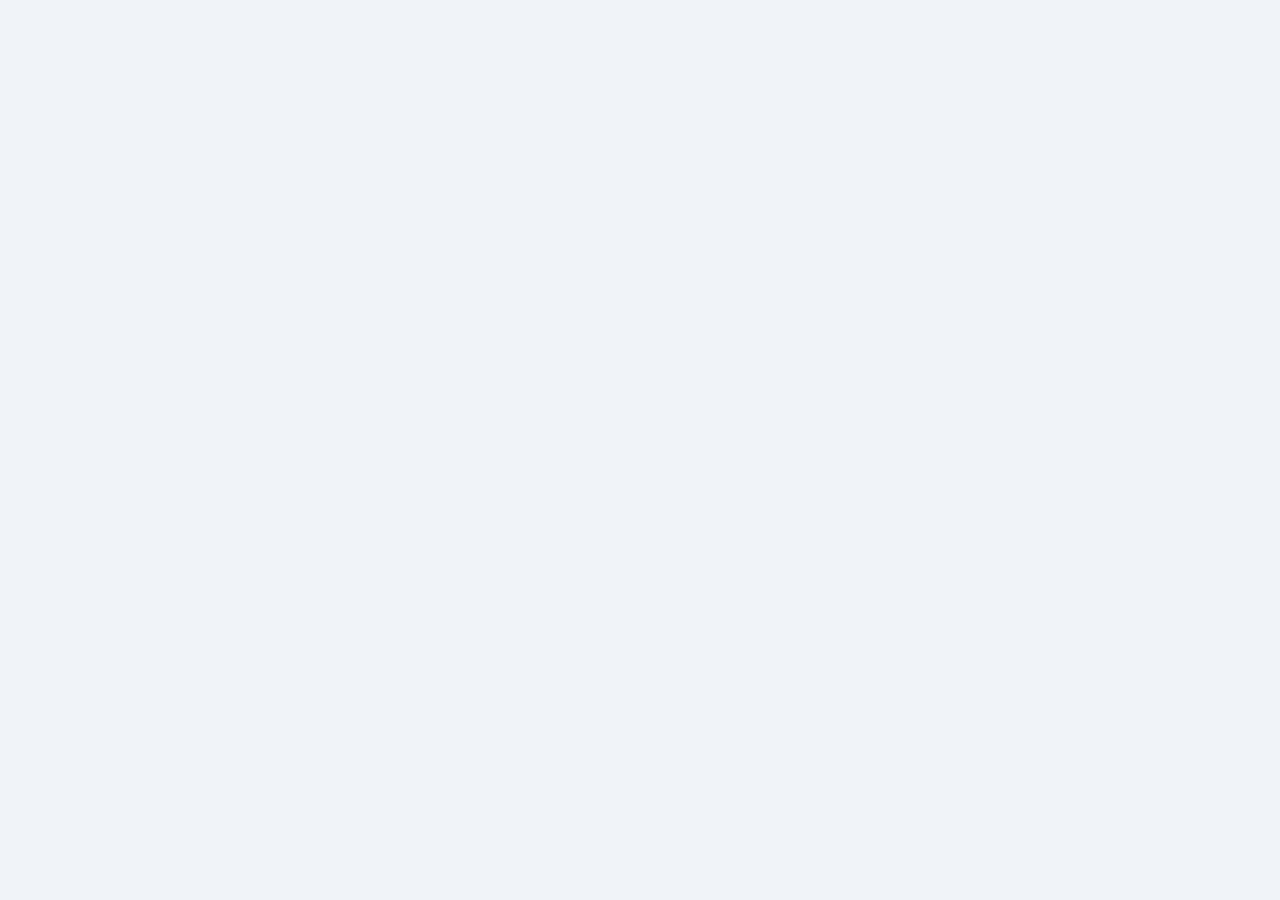
==== index.html @ 65b41323 "Add files via upload" ====
﻿<!DOCTYPE html><html lang="ko"><head>  <meta charset="UTF-8" />  <meta name="viewport" content="width=device-width, initial-scale=1.0"/>  <title>Todo App</title>  <script src="https://unpkg.com/react@18/umd/react.development.js"></script>  <script src="https://unpkg.com/react-dom@18/umd/react-dom.development.js"></script>  <script src="https://unpkg.com/@babel/standalone/babel.min.js"></script>  <script src="https://cdn.tailwindcss.com"></script>  <style>    body { background: #f0f4f8; font-family: 'Segoe UI', sans-serif; }    .modal-bg { background: rgba(0,0,0,0.45); }    input[type="date"]::-webkit-calendar-picker-indicator { cursor: pointer; }    .progress-bar { transition: width 0.4s ease; }    .fade-in { animation: fadeIn 0.2s ease; }    @keyframes fadeIn { from { opacity:0; transform:translateY(8px); } to { opacity:1; transform:translateY(0); } }    .tag-urgent { background:#fee2e2; color:#dc2626; }    .tag-normal { background:#e0f2fe; color:#0284c7; }    .tag-cycle  { background:#f0fdf4; color:#16a34a; }    .tag-repeat { background:#fef9c3; color:#ca8a04; }    .tag-project{ background:#f5f3ff; color:#7c3aed; }  </style></head><body><div id="root"></div><script type="text/babel">const { useState, useEffect, useRef, useCallback } = React;/* ───────── 유틸 ───────── */const today = () => new Date().toISOString().slice(0,10);const diffDays = (a, b) => Math.floor((new Date(a)-new Date(b))/(1000*60*60*24));const diffWeeks = (a, b) => Math.floor(diffDays(a,b)/7);const uuid = () => crypto.randomUUID ? crypto.randomUUID() : Math.random().toString(36).slice(2);function daysLeft(dateStr) {  if (!dateStr) return null;  return diffDays(dateStr, today());}function dueBadge(days) {  if (days === null) return null;  if (days < 0)  return { text: `${Math.abs(days)}일 초과`, cls: 'bg-red-200 text-red-700' };  if (days === 0) return { text: '오늘 마감', cls: 'bg-red-500 text-white' };  if (days <= 3)  return { text: `D-${days}`, cls: 'bg-orange-400 text-white' };  if (days <= 7)  return { text: `D-${days}`, cls: 'bg-yellow-400 text-gray-800' };  return { text: `D-${days}`, cls: 'bg-blue-100 text-blue-700' };}/* ───────── 로컬스토리지 ───────── */const STORAGE_KEY = 'todo_app_v1';function loadData() {  try { return JSON.parse(localStorage.getItem(STORAGE_KEY)) || []; }  catch { return []; }}function saveData(data) {  localStorage.setItem(STORAGE_KEY, JSON.stringify(data));}/* ───────── 주기 할일 상태 계산 ───────── */function cycleStatus(task) {  if (!task.lastDone) return { text: '미완료 기록 없음', level: 'none' };  const elapsed = diffDays(today(), task.lastDone);  const elapsedW = task.cycleUnit === 'week' ? Math.floor(elapsed/7) : null;  const elapsedM = task.cycleUnit === 'month' ? Math.floor(elapsed/30) : null;  const elapsedY = task.cycleUnit === 'year'  ? Math.floor(elapsed/365) : null;  const elapsedDisp = elapsedW !== null ? `${elapsed}일(${elapsedW}주)` :                      elapsedM !== null ? `${elapsed}일(${elapsedM}개월)` :                      elapsedY !== null ? `${elapsed}일(${elapsedY}년)` : `${elapsed}일`;  const minDays = task.cycleUnit === 'week'  ? task.cycleMin * 7  :                  task.cycleUnit === 'month' ? task.cycleMin * 30 :                  task.cycleUnit === 'year'  ? task.cycleMin * 365 : task.cycleMin;  const maxDays = task.cycleUnit === 'week'  ? task.cycleMax * 7  :                  task.cycleUnit === 'month' ? task.cycleMax * 30 :                  task.cycleUnit === 'year'  ? task.cycleMax * 365 : task.cycleMax;  if (elapsed < minDays) return { text: `${elapsedDisp} 경과 (아직 ${minDays-elapsed}일 남음)`, level: 'ok' };  if (elapsed <= maxDays) return { text: `${elapsedDisp} 경과 ✔ 할 때가 됐어요`, level: 'warn' };  return { text: `${elapsedDisp} 경과 ⚠️ 주기 초과!`, level: 'over' };}/* ───────── 반복할일 다음 예정일 계산 ───────── */function nextRepeatDate(task) {  const base = task.repeatBase || today();  const now = new Date(today());  let d = new Date(base);  while (d <= now) {    if (task.repeatUnit === 'day')   d.setDate(d.getDate() + task.repeatInterval);    else if (task.repeatUnit === 'week')  d.setDate(d.getDate() + task.repeatInterval*7);    else if (task.repeatUnit === 'month') d.setMonth(d.getMonth() + task.repeatInterval);    else if (task.repeatUnit === 'year')  d.setFullYear(d.getFullYear() + task.repeatInterval);  }  return d.toISOString().slice(0,10);}function repeatWindowActive(task) {  if (!task.windowStart || !task.windowEnd) return true;  const next = nextRepeatDate(task);  const cycleStart = (() => {    let d = new Date(task.repeatBase || today());    const now = new Date(today());    let prev = new Date(d);    while (d <= now) {      prev = new Date(d);      if (task.repeatUnit === 'day')   d.setDate(d.getDate() + task.repeatInterval);      else if (task.repeatUnit === 'week')  d.setDate(d.getDate() + task.repeatInterval*7);      else if (task.repeatUnit === 'month') d.setMonth(d.getMonth() + task.repeatInterval);      else if (task.repeatUnit === 'year')  d.setFullYear(d.getFullYear() + task.repeatInterval);    }    return prev;  })();  // windowStart/End를 cycleStart 기준 상대 offset(일)으로 저장  const ws = new Date(cycleStart); ws.setDate(ws.getDate() + (task.windowStartOffset||0));  const we = new Date(cycleStart); we.setDate(we.getDate() + (task.windowEndOffset||0));  const t = new Date(today());  return t >= ws && t <= we;}/* ════════════════════════════════════   메인 앱════════════════════════════════════ */function App() {  const [tasks, setTasks] = useState(loadData);  const [modal, setModal] = useState(null); // null | 'add' | 'edit' | 'project-detail'  const [editTarget, setEditTarget] = useState(null);  const [filter, setFilter] = useState('all'); // all | simple | cycle | repeat | project  const [detailTask, setDetailTask] = useState(null);  const [search, setSearch] = useState('');  const fileRef = useRef();  useEffect(() => { saveData(tasks); }, [tasks]);  /* ── CRUD ── */  const addTask = t => setTasks(prev => [...prev, { ...t, id: uuid(), createdAt: today() }]);  const updateTask = t => setTasks(prev => prev.map(x => x.id === t.id ? t : x));  const deleteTask = id => setTasks(prev => prev.filter(x => x.id !== id));  const completeTask = (id) => setTasks(prev => prev.map(x => {    if (x.id !== id) return x;    if (x.type === 'cycle') return { ...x, lastDone: today() };    if (x.type === 'repeat') return { ...x, lastDone: today() };    return { ...x, done: true, doneAt: today() };  }));  const toggleSubTask = (taskId, subId) => setTasks(prev => prev.map(task => {    if (task.id !== taskId) return task;    const subs = task.subTasks.map(s => s.id === subId ? { ...s, done: !s.done } : s);    const allDone = subs.every(s => s.done);    return { ...task, subTasks: subs, done: allDone, doneAt: allDone ? today() : null };  }));  /* ── 백업 / 복원 ── */  const backup = () => {    const blob = new Blob([JSON.stringify(tasks, null, 2)], { type: 'application/json' });    const a = document.createElement('a');    a.href = URL.createObjectURL(blob);    a.download = `todo_backup_${today()}.json`;    a.click();  };  const restore = (e) => {    const file = e.target.files[0];    if (!file) return;    const reader = new FileReader();    reader.onload = ev => {      try {        const data = JSON.parse(ev.target.result);        if (Array.isArray(data)) { setTasks(data); alert('복원 완료!'); }        else alert('올바른 백업 파일이 아닙니다.');      } catch { alert('파일 읽기 오류'); }    };    reader.readAsText(file);    e.target.value = '';  };  /* ── 정렬/필터 ── */  const sorted = [...tasks]    .filter(t => {      if (filter !== 'all' && t.type !== filter) return false;      if (search && !t.title.includes(search)) return false;      return true;    })    .sort((a, b) => {      const getDeadline = t => {        if (t.type === 'simple') return t.endDate || null;        if (t.type === 'repeat') return nextRepeatDate(t);        return null;      };      const da = getDeadline(a), db = getDeadline(b);      if (da && db) return da < db ? -1 : 1;      if (da) return -1;      if (db) return 1;      return 0;    });  const openEdit = (task) => { setEditTarget(task); setModal('edit'); };  const openDetail = (task) => { setDetailTask(task); setModal('project-detail'); };  return (    <div className="min-h-screen pb-20">      {/* 헤더 */}      <div className="bg-gradient-to-r from-indigo-600 to-purple-600 text-white px-4 py-5 shadow-lg">        <div className="max-w-2xl mx-auto">          <div className="flex items-center justify-between mb-3">            <h1 className="text-2xl font-bold tracking-tight">📋 My Todo</h1>            <div className="flex gap-2">              <button onClick={backup}                className="text-xs bg-white/20 hover:bg-white/30 px-3 py-1.5 rounded-full transition">                💾 백업              </button>              <button onClick={() => fileRef.current.click()}                className="text-xs bg-white/20 hover:bg-white/30 px-3 py-1.5 rounded-full transition">                📂 복원              </button>              <input ref={fileRef} type="file" accept=".json" className="hidden" onChange={restore}/>            </div>          </div>          <input value={search} onChange={e => setSearch(e.target.value)}            placeholder="🔍 검색..."            className="w-full rounded-xl px-4 py-2 text-gray-800 text-sm outline-none shadow"/>        </div>      </div>      {/* 필터 탭 */}      <div className="max-w-2xl mx-auto px-4 mt-4">        <div className="flex gap-2 overflow-x-auto pb-1 scrollbar-hide">          {[            ['all','전체'],['simple','일반'],['cycle','주기'],['repeat','반복'],['project','프로젝트']          ].map(([v,l]) => (            <button key={v} onClick={() => setFilter(v)}              className={`flex-shrink-0 px-4 py-1.5 rounded-full text-sm font-medium transition                ${filter===v ? 'bg-indigo-600 text-white shadow' : 'bg-white text-gray-600 hover:bg-indigo-50'}`}>              {l}            </button>          ))}        </div>      </div>      {/* 할일 목록 */}      <div className="max-w-2xl mx-auto px-4 mt-4 space-y-3">        {sorted.length === 0 && (          <div className="text-center text-gray-400 py-16 text-sm">할일이 없어요 🎉</div>        )}        {sorted.map(task => (          <TaskCard key={task.id} task={task}            onComplete={() => completeTask(task.id)}            onEdit={() => openEdit(task)}            onDelete={() => deleteTask(task.id)}            onDetail={() => openDetail(task)}            onToggleSub={(sid) => toggleSubTask(task.id, sid)}          />        ))}      </div>      {/* FAB */}      <button onClick={() => { setEditTarget(null); setModal('add'); }}        className="fixed bottom-6 right-6 w-14 h-14 rounded-full bg-indigo-600 hover:bg-indigo-700          text-white text-3xl shadow-xl flex items-center justify-center transition z-50">        +      </button>      {/* 모달 */}      {(modal === 'add' || modal === 'edit') && (        <TaskModal          task={editTarget}          onSave={t => { editTarget ? updateTask(t) : addTask(t); setModal(null); }}          onClose={() => setModal(null)}        />      )}      {modal === 'project-detail' && detailTask && (        <ProjectDetailModal          task={detailTask}          onClose={() => setModal(null)}          onToggleSub={(sid) => toggleSubTask(detailTask.id, sid)}          onUpdate={t => { updateTask(t); setDetailTask(t); }}        />      )}    </div>  );}/* ════════════════════════════════════   TaskCard════════════════════════════════════ */function TaskCard({ task, onComplete, onEdit, onDelete, onDetail, onToggleSub }) {  const [expanded, setExpanded] = useState(false);  const typeLabel = { simple:'일반', cycle:'주기', repeat:'반복', project:'프로젝트' };  const typeClass = { simple:'tag-normal', cycle:'tag-cycle', repeat:'tag-repeat', project:'tag-project' };  const isDone = task.done;  /* 마감일 배지 */  let deadlineDays = null;  if (task.type === 'simple' && task.endDate) deadlineDays = daysLeft(task.endDate);  if (task.type === 'repeat') deadlineDays = daysLeft(nextRepeatDate(task));  const badge = dueBadge(deadlineDays);  /* 주기 상태 */  const cycle = task.type === 'cycle' ? cycleStatus(task) : null;  const cycleColor = { ok:'text-green-600', warn:'text-yellow-600', over:'text-red-600', none:'text-gray-400' };  /* 프로젝트 진행률 */  const subTotal = task.subTasks?.length || 0;  const subDone  = task.subTasks?.filter(s=>s.done).length || 0;  const pct = subTotal ? Math.round(subDone/subTotal*100) : 0;  return (    <div className={`bg-white rounded-2xl shadow-sm border fade-in      ${isDone ? 'opacity-50' : ''}      ${badge && deadlineDays !== null && deadlineDays <= 0 ? 'border-red-300' :        badge && deadlineDays !== null && deadlineDays <= 3 ? 'border-orange-200' : 'border-gray-100'}`}>      <div className="p-4">        <div className="flex items-start gap-3">          {/* 완료 버튼 */}          {task.type !== 'project' && (            <button onClick={onComplete}              className={`mt-0.5 w-6 h-6 rounded-full border-2 flex-shrink-0 flex items-center justify-center transition                ${isDone ? 'bg-indigo-500 border-indigo-500 text-white' : 'border-gray-300 hover:border-indigo-400'}`}>              {isDone && <span className="text-xs">✓</span>}            </button>          )}          {task.type === 'project' && (            <button onClick={() => setExpanded(e=>!e)}              className="mt-0.5 w-6 h-6 rounded-full border-2 border-purple-400 flex-shrink-0                flex items-center justify-center text-purple-500 text-xs hover:bg-purple-50 transition">              {expanded ? '▲' : '▼'}            </button>          )}          <div className="flex-1 min-w-0">            <div className="flex items-center gap-2 flex-wrap">              <span className={`text-xs px-2 py-0.5 rounded-full font-medium ${typeClass[task.type]}`}>                {typeLabel[task.type]}              </span>              <span className={`font-semibold text-gray-800 ${isDone ? 'line-through text-gray-400' : ''}`}>                {task.title}              </span>              {badge && (                <span className={`text-xs px-2 py-0.5 rounded-full font-bold ${badge.cls}`}>                  {badge.text}                </span>              )}            </div>            {/* 부가 정보 */}            <div className="mt-1 text-xs text-gray-500 space-y-0.5">              {task.type === 'simple' && task.startDate && (                <div>📅 {task.startDate} ~ {task.endDate || '?'}</div>              )}              {task.type === 'cycle' && cycle && (                <div className={cycleColor[cycle.level]}>                  🔄 주기 {task.cycleMin}{task.cycleUnit==='week'?'주':task.cycleUnit==='month'?'개월':'년'}                  {task.cycleMin !== task.cycleMax ? `~${task.cycleMax}${task.cycleUnit==='week'?'주':task.cycleUnit==='month'?'개월':'년'}` : ''} | {cycle.text}                </div>              )}              {task.type === 'repeat' && (                <div>🔁 {task.repeatInterval}{task.repeatUnit==='day'?'일':task.repeatUnit==='week'?'주':task.repeatUnit==='month'?'개월':'년'}마다 | 다음 {nextRepeatDate(task)}</div>              )}              {task.type === 'project' && (                <div className="mt-2">                  <div className="flex items-center justify-between mb-1">                    <span className="text-purple-600 font-medium">진행률 {subDone}/{subTotal}</span>                    <span className="text-purple-600 font-bold">{pct}%</span>                  </div>                  <div className="w-full bg-gray-100 rounded-full h-2">                    <div className="progress-bar bg-purple-500 h-2 rounded-full" style={{width:`${pct}%`}}/>                  </div>                  {task.endDate && (                    <div className="mt-1">📅 마감 {task.endDate}</div>                  )}                </div>              )}              {task.note && <div className="text-gray-400">📝 {task.note}</div>}            </div>            {/* 프로젝트 하위 할일 */}            {task.type === 'project' && expanded && (              <div className="mt-3 space-y-2 pl-1">                {(task.subTasks||[]).map(s => (                  <div key={s.id} className="flex items-center gap-2 text-sm">                    <button onClick={() => onToggleSub(s.id)}                      className={`w-5 h-5 rounded border-2 flex-shrink-0 flex items-center justify-center transition                        ${s.done ? 'bg-purple-500 border-purple-500 text-white' : 'border-gray-300 hover:border-purple-400'}`}>                      {s.done && <span className="text-xs">✓</span>}                    </button>                    <span className={s.done ? 'line-through text-gray-400' : 'text-gray-700'}>{s.title}</span>                    {s.endDate && (() => {                      const b = dueBadge(daysLeft(s.endDate));                      return b ? <span className={`text-xs px-1.5 py-0.5 rounded-full ${b.cls}`}>{b.text}</span> : null;                    })()}                  </div>                ))}                <button onClick={onDetail}                  className="text-xs text-purple-500 hover:underline mt-1">                  + 하위할일 편집                </button>              </div>            )}          </div>          {/* 액션 버튼 */}          <div className="flex gap-1 flex-shrink-0">            <button onClick={onEdit}              className="text-gray-400 hover:text-indigo-500 text-sm p-1 rounded transition">✏️</button>            <button onClick={onDelete}              className="text-gray-400 hover:text-red-500 text-sm p-1 rounded transition">🗑️</button>          </div>        </div>      </div>    </div>  );}/* ════════════════════════════════════   TaskModal (추가/편집)════════════════════════════════════ */function TaskModal({ task, onSave, onClose }) {  const isEdit = !!task;  const [type, setType] = useState(task?.type || 'simple');  const [title, setTitle] = useState(task?.title || '');  const [startDate, setStartDate] = useState(task?.startDate || '');  const [endDate, setEndDate] = useState(task?.endDate || '');  const [note, setNote] = useState(task?.note || '');  // 주기 할일  const [cycleMin, setCycleMin] = useState(task?.cycleMin || 2);  const [cycleMax, setCycleMax] = useState(task?.cycleMax || 4);  const [cycleUnit, setCycleUnit] = useState(task?.cycleUnit || 'week');  const [lastDone, setLastDone] = useState(task?.lastDone || '');  // 반복 할일  const [repeatInterval, setRepeatInterval] = useState(task?.repeatInterval || 1);  const [repeatUnit, setRepeatUnit] = useState(task?.repeatUnit || 'month');  const [repeatBase, setRepeatBase] = useState(task?.repeatBase || today());  const [hasWindow, setHasWindow] = useState(!!(task?.windowStartOffset !== undefined && task?.windowEndOffset !== undefined));  const [windowStartOffset, setWindowStartOffset] = useState(task?.windowStartOffset ?? 0);  const [windowEndOffset, setWindowEndOffset] = useState(task?.windowEndOffset ?? 30);  // 프로젝트  const [subTasks, setSubTasks] = useState(task?.subTasks || []);  const [newSub, setNewSub] = useState('');  const [newSubEnd, setNewSubEnd] = useState('');  const handleSave = () => {    if (!title.trim()) { alert('제목을 입력하세요'); return; }    const base = { id: task?.id, title: title.trim(), type, note, done: task?.done||false, doneAt: task?.doneAt||null, createdAt: task?.createdAt };    let extra = {};    if (type === 'simple') extra = { startDate, endDate };    if (type === 'cycle')  extra = { cycleMin: +cycleMin, cycleMax: +cycleMax, cycleUnit, lastDone };    if (type === 'repeat') extra = { repeatInterval: +repeatInterval, repeatUnit, repeatBase,      ...(hasWindow ? { windowStartOffset: +windowStartOffset, windowEndOffset: +windowEndOffset } : {}) };    if (type === 'project') extra = { startDate, endDate, subTasks };    onSave({ ...base, ...extra });  };  const addSub = () => {    if (!newSub.trim()) return;    setSubTasks(s => [...s, { id: uuid(), title: newSub.trim(), done: false, endDate: newSubEnd }]);    setNewSub(''); setNewSubEnd('');  };  const removeSub = id => setSubTasks(s => s.filter(x => x.id !== id));  const unitLabel = u => u==='day'?'일':u==='week'?'주':u==='month'?'개월':'년';  return (    <div className="fixed inset-0 modal-bg flex items-end sm:items-center justify-center z-50 p-4">      <div className="bg-white w-full max-w-lg rounded-2xl shadow-2xl max-h-[90vh] overflow-y-auto fade-in">        <div className="sticky top-0 bg-white px-5 py-4 border-b flex items-center justify-between rounded-t-2xl">          <h2 className="text-lg font-bold text-gray-800">{isEdit ? '할일 편집' : '할일 추가'}</h2>          <button onClick={onClose} className="text-gray-400 hover:text-gray-600 text-2xl leading-none">×</button>        </div>        <div className="px-5 py-4 space-y-4">          {/* 유형 선택 */}          <div>            <label className="text-xs font-semibold text-gray-500 mb-2 block">유형</label>            <div className="grid grid-cols-4 gap-2">              {[['simple','일반 📝'],['cycle','주기 🔄'],['repeat','반복 🔁'],['project','프로젝트 📁']].map(([v,l]) => (                <button key={v} onClick={() => setType(v)}                  className={`py-2 rounded-xl text-sm font-medium transition                    ${type===v ? 'bg-indigo-600 text-white shadow' : 'bg-gray-100 text-gray-600 hover:bg-indigo-50'}`}>                  {l}                </button>              ))}            </div>          </div>          {/* 제목 */}          <div>            <label className="text-xs font-semibold text-gray-500 mb-1 block">제목 *</label>            <input value={title} onChange={e => setTitle(e.target.value)}              placeholder="할일을 입력하세요"              className="w-full border border-gray-200 rounded-xl px-4 py-2.5 text-sm outline-none focus:border-indigo-400 focus:ring-2 focus:ring-indigo-100"/>          </div>          {/* 일반 할일 */}          {type === 'simple' && (            <div className="grid grid-cols-2 gap-3">              <div>                <label className="text-xs font-semibold text-gray-500 mb-1 block">시작일</label>                <input type="date" value={startDate} onChange={e=>setStartDate(e.target.value)}                  className="w-full border border-gray-200 rounded-xl px-3 py-2 text-sm outline-none focus:border-indigo-400"/>              </div>              <div>                <label className="text-xs font-semibold text-gray-500 mb-1 block">종료일</label>                <input type="date" value={endDate} onChange={e=>setEndDate(e.target.value)}                  className="w-full border border-gray-200 rounded-xl px-3 py-2 text-sm outline-none focus:border-indigo-400"/>              </div>            </div>          )}          {/* 주기 할일 */}          {type === 'cycle' && (            <div className="space-y-3">              <div>                <label className="text-xs font-semibold text-gray-500 mb-1 block">주기 단위</label>                <select value={cycleUnit} onChange={e=>setCycleUnit(e.target.value)}                  className="w-full border border-gray-200 rounded-xl px-3 py-2 text-sm outline-none focus:border-indigo-400">                  <option value="week">주</option>                  <option value="month">개월</option>                  <option value="year">년</option>                </select>              </div>              <div className="grid grid-cols-2 gap-3">                <div>                  <label className="text-xs font-semibold text-gray-500 mb-1 block">최소 주기</label>                  <div className="flex items-center gap-2">                    <input type="number" min="1" value={cycleMin} onChange={e=>setCycleMin(e.target.value)}                      className="w-full border border-gray-200 rounded-xl px-3 py-2 text-sm outline-none focus:border-indigo-400"/>                    <span className="text-sm text-gray-500 flex-shrink-0">{unitLabel(cycleUnit)}</span>                  </div>                </div>                <div>                  <label className="text-xs font-semibold text-gray-500 mb-1 block">최대 주기</label>                  <div className="flex items-center gap-2">                    <input type="number" min="1" value={cycleMax} onChange={e=>setCycleMax(e.target.value)}                      className="w-full border border-gray-200 rounded-xl px-3 py-2 text-sm outline-none focus:border-indigo-400"/>                    <span className="text-sm text-gray-500 flex-shrink-0">{unitLabel(cycleUnit)}</span>                  </div>                </div>              </div>              <div>                <label className="text-xs font-semibold text-gray-500 mb-1 block">마지막 완료일</label>                <input type="date" value={lastDone} onChange={e=>setLastDone(e.target.value)}                  className="w-full border border-gray-200 rounded-xl px-3 py-2 text-sm outline-none focus:border-indigo-400"/>              </div>            </div>          )}          {/* 반복 할일 */}          {type === 'repeat' && (            <div className="space-y-3">              <div className="grid grid-cols-2 gap-3">                <div>                  <label className="text-xs font-semibold text-gray-500 mb-1 block">반복 간격</label>                  <input type="number" min="1" value={repeatInterval} onChange={e=>setRepeatInterval(e.target.value)}                    className="w-full border border-gray-200 rounded-xl px-3 py-2 text-sm outline-none focus:border-indigo-400"/>                </div>                <div>                  <label className="text-xs font-semibold text-gray-500 mb-1 block">단위</label>                  <select value={repeatUnit} onChange={e=>setRepeatUnit(e.target.value)}                    className="w-full border border-gray-200 rounded-xl px-3 py-2 text-sm outline-none focus:border-indigo-400">                    <option value="day">일</option>                    <option value="week">주</option>                    <option value="month">개월</option>                    <option value="year">년</option>                  </select>                </div>              </div>              <div>                <label className="text-xs font-semibold text-gray-500 mb-1 block">기준 시작일</label>                <input type="date" value={repeatBase} onChange={e=>setRepeatBase(e.target.value)}                  className="w-full border border-gray-200 rounded-xl px-3 py-2 text-sm outline-none focus:border-indigo-400"/>              </div>              <div>                <label className="flex items-center gap-2 cursor-pointer">                  <input type="checkbox" checked={hasWindow} onChange={e=>setHasWindow(e.target.checked)}                    className="rounded"/>                  <span className="text-sm font-semibold text-gray-600">수행 기간(윈도우) 설정</span>                </label>                {hasWindow && (                  <div className="grid grid-cols-2 gap-3 mt-2">                    <div>                      <label className="text-xs text-gray-500 mb-1 block">시작 (주기 시작 후 +일)</label>                      <input type="number" min="0" value={windowStartOffset} onChange={e=>setWindowStartOffset(e.target.value)}                        className="w-full border border-gray-200 rounded-xl px-3 py-2 text-sm outline-none focus:border-indigo-400"/>                    </div>                    <div>                      <label className="text-xs text-gray-500 mb-1 block">종료 (주기 시작 후 +일)</label>                      <input type="number" min="0" value={windowEndOffset} onChange={e=>setWindowEndOffset(e.target.value)}                        className="w-full border border-gray-200 rounded-xl px-3 py-2 text-sm outline-none focus:border-indigo-400"/>                    </div>                  </div>                )}              </div>            </div>          )}          {/* 프로젝트 */}          {type === 'project' && (            <div className="space-y-3">              <div className="grid grid-cols-2 gap-3">                <div>                  <label className="text-xs font-semibold text-gray-500 mb-1 block">시작일</label>                  <input type="date" value={startDate} onChange={e=>setStartDate(e.target.value)}                    className="w-full border border-gray-200 rounded-xl px-3 py-2 text-sm outline-none focus:border-indigo-400"/>                </div>                <div>                  <label className="text-xs font-semibold text-gray-500 mb-1 block">마감일</label>                  <input type="date" value={endDate} onChange={e=>setEndDate(e.target.value)}                    className="w-full border border-gray-200 rounded-xl px-3 py-2 text-sm outline-none focus:border-indigo-400"/>                </div>              </div>              <div>                <label className="text-xs font-semibold text-gray-500 mb-2 block">하위 할일</label>                <div className="space-y-2 mb-2">                  {subTasks.map(s => (                    <div key={s.id} className="flex items-center gap-2 bg-gray-50 rounded-xl px-3 py-2">                      <span className="flex-1 text-sm text-gray-700">{s.title}</span>                      {s.endDate && <span className="text-xs text-gray-400">{s.endDate}</span>}                      <button onClick={() => removeSub(s.id)} className="text-red-400 hover:text-red-600 text-xs">✕</button>                    </div>                  ))}                </div>                <div className="flex gap-2">                  <input value={newSub} onChange={e=>setNewSub(e.target.value)}                    onKeyDown={e => e.key==='Enter' && addSub()}                    placeholder="하위 할일 입력"                    className="flex-1 border border-gray-200 rounded-xl px-3 py-2 text-sm outline-none focus:border-indigo-400"/>                  <input type="date" value={newSubEnd} onChange={e=>setNewSubEnd(e.target.value)}                    className="border border-gray-200 rounded-xl px-2 py-2 text-sm outline-none focus:border-indigo-400 w-36"/>                  <button onClick={addSub}                    className="bg-indigo-600 text-white px-3 py-2 rounded-xl text-sm hover:bg-indigo-700 transition">                    +                  </button>                </div>              </div>            </div>          )}          {/* 메모 */}          <div>            <label className="text-xs font-semibold text-gray-500 mb-1 block">메모</label>            <input value={note} onChange={e=>setNote(e.target.value)}              placeholder="메모 (선택)"              className="w-full border border-gray-200 rounded-xl px-4 py-2.5 text-sm outline-none focus:border-indigo-400"/>          </div>        </div>        <div className="px-5 pb-5 flex gap-3">          <button onClick={onClose}            className="flex-1 py-3 rounded-xl border border-gray-200 text-gray-600 font-semibold hover:bg-gray-50 transition">            취소          </button>          <button onClick={handleSave}            className="flex-1 py-3 rounded-xl bg-indigo-600 text-white font-semibold hover:bg-indigo-700 transition shadow">            {isEdit ? '저장' : '추가'}          </button>        </div>      </div>    </div>  );}/* ════════════════════════════════════   ProjectDetailModal════════════════════════════════════ */function ProjectDetailModal({ task, onClose, onToggleSub, onUpdate }) {  const [newSub, setNewSub] = useState('');  const [newSubEnd, setNewSubEnd] = useState('');  const addSub = () => {    if (!newSub.trim()) return;    const updated = { ...task, subTasks: [...(task.subTasks||[]), { id: uuid(), title: newSub.trim(), done: false, endDate: newSubEnd }] };    onUpdate(updated);    setNewSub(''); setNewSubEnd('');  };  const removeSub = (id) => {    const updated = { ...task, subTasks: task.subTasks.filter(s => s.id !== id) };    onUpdate(updated);  };  const subTotal = task.subTasks?.length || 0;  const subDone  = task.subTasks?.filter(s=>s.done).length || 0;  const pct = subTotal ? Math.round(subDone/subTotal*100) : 0;  return (    <div className="fixed inset-0 modal-bg flex items-end sm:items-center justify-center z-50 p-4">      <div className="bg-white w-full max-w-lg rounded-2xl shadow-2xl max-h-[90vh] overflow-y-auto fade-in">        <div className="sticky top-0 bg-white px-5 py-4 border-b flex items-center justify-between rounded-t-2xl">          <div>            <h2 className="text-lg font-bold text-gray-800">📁 {task.title}</h2>            <p className="text-xs text-gray-400">{task.startDate||''} {task.endDate ? `~ ${task.endDate}` : ''}</p>          </div>          <button onClick={onClose} className="text-gray-400 hover:text-gray-600 text-2xl leading-none">×</button>        </div>        <div className="px-5 py-4">          {/* 진행률 */}          <div className="mb-4">            <div className="flex justify-between text-sm mb-1">              <span className="text-purple-600 font-semibold">진행률</span>              <span className="text-purple-600 font-bold">{subDone}/{subTotal} ({pct}%)</span>            </div>            <div className="w-full bg-gray-100 rounded-full h-3">              <div className="progress-bar bg-purple-500 h-3 rounded-full" style={{width:`${pct}%`}}/>            </div>          </div>          {/* 하위 할일 목록 */}          <div className="space-y-2 mb-4">            {(task.subTasks||[]).map(s => {              const b = s.endDate ? dueBadge(daysLeft(s.endDate)) : null;              return (                <div key={s.id} className={`flex items-center gap-3 p-3 rounded-xl border transition                  ${s.done ? 'bg-gray-50 border-gray-100' : 'bg-white border-gray-200'}`}>                  <button onClick={() => onToggleSub(s.id)}                    className={`w-6 h-6 rounded-full border-2 flex-shrink-0 flex items-center justify-center transition                      ${s.done ? 'bg-purple-500 border-purple-500 text-white' : 'border-gray-300 hover:border-purple-400'}`}>                    {s.done && <span className="text-xs">✓</span>}                  </button>                  <span className={`flex-1 text-sm ${s.done ? 'line-through text-gray-400' : 'text-gray-700'}`}>{s.title}</span>                  {b && <span className={`text-xs px-2 py-0.5 rounded-full ${b.cls}`}>{b.text}</span>}                  <button onClick={() => removeSub(s.id)} className="text-red-300 hover:text-red-500 text-xs">✕</button>                </div>              );            })}          </div>          {/* 하위 할일 추가 */}          <div className="flex gap-2">            <input value={newSub} onChange={e=>setNewSub(e.target.value)}              onKeyDown={e => e.key==='Enter' && addSub()}              placeholder="하위 할일 추가"              className="flex-1 border border-gray-200 rounded-xl px-3 py-2 text-sm outline-none focus:border-purple-400"/>            <input type="date" value={newSubEnd} onChange={e=>setNewSubEnd(e.target.value)}              className="border border-gray-200 rounded-xl px-2 py-2 text-sm outline-none focus:border-purple-400 w-36"/>            <button onClick={addSub}              className="bg-purple-600 text-white px-3 py-2 rounded-xl text-sm hover:bg-purple-700 transition">+</button>          </div>        </div>        <div className="px-5 pb-5">          <button onClick={onClose}            className="w-full py-3 rounded-xl bg-purple-600 text-white font-semibold hover:bg-purple-700 transition shadow">            닫기          </button>        </div>      </div>    </div>  );}ReactDOM.createRoot(document.getElementById('root')).render(<App/>);</script></body></html>
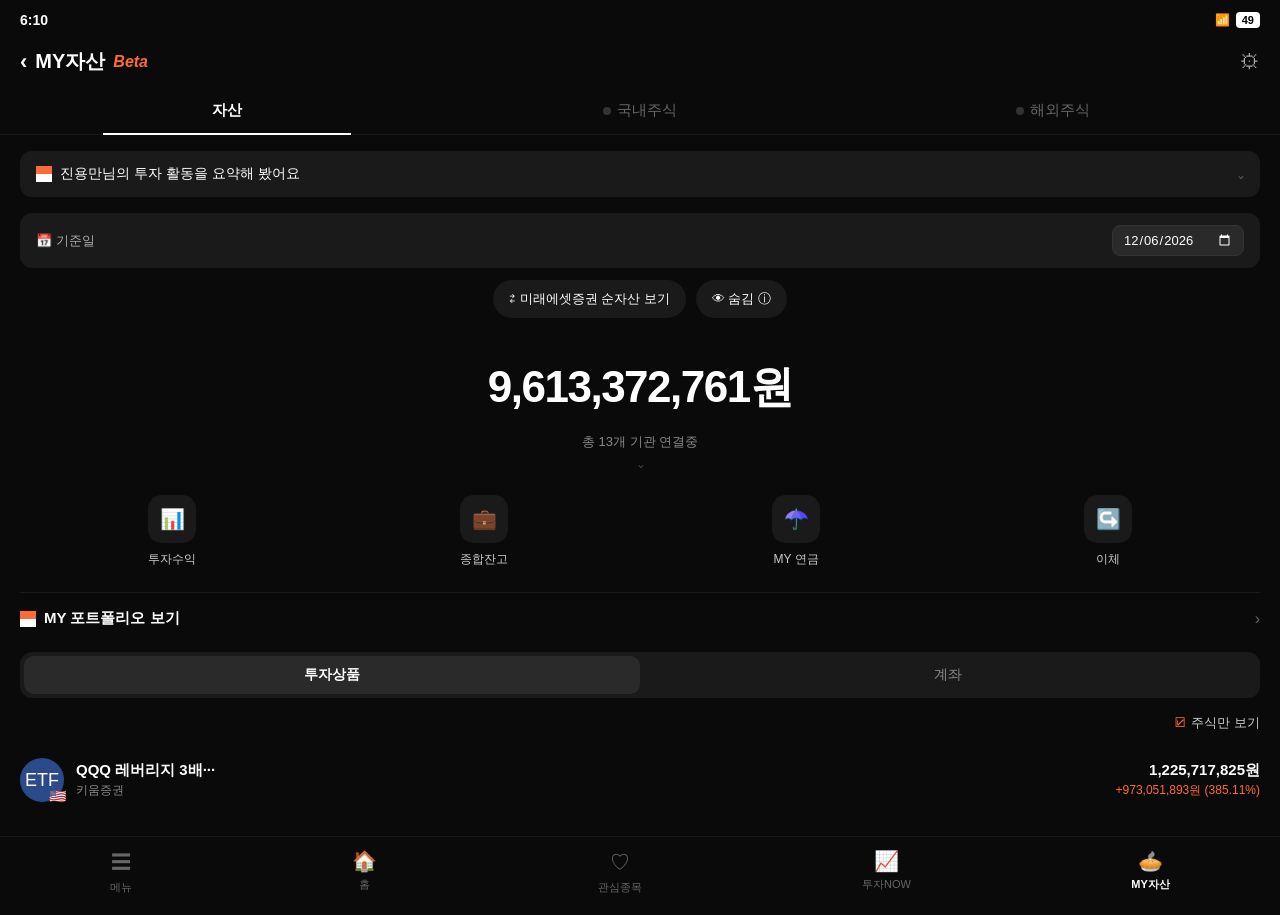
==== commit 6b7ef839: "Add files via upload" ====
--- a/index.html
+++ b/index.html
@@ -1,757 +1,729 @@
 ﻿<!DOCTYPE html> <html lang="ko"> <head>-  <meta charset="UTF-8" />-  <meta name="viewport" content="width=device-width, initial-scale=1.0"/>-  <title>Todo App</title>-  <script src="https://unpkg.com/react@18/umd/react.development.js"></script>-  <script src="https://unpkg.com/react-dom@18/umd/react-dom.development.js"></script>-  <script src="https://unpkg.com/@babel/standalone/babel.min.js"></script>-  <script src="https://cdn.tailwindcss.com"></script>-  <style>-    body { background: #f0f4f8; font-family: 'Segoe UI', sans-serif; }-    .modal-bg { background: rgba(0,0,0,0.45); }-    input[type="date"]::-webkit-calendar-picker-indicator { cursor: pointer; }-    .progress-bar { transition: width 0.4s ease; }-    .fade-in { animation: fadeIn 0.2s ease; }-    @keyframes fadeIn { from { opacity:0; transform:translateY(8px); } to { opacity:1; transform:translateY(0); } }-    .tag-urgent { background:#fee2e2; color:#dc2626; }-    .tag-normal { background:#e0f2fe; color:#0284c7; }-    .tag-cycle  { background:#f0fdf4; color:#16a34a; }-    .tag-repeat { background:#fef9c3; color:#ca8a04; }-    .tag-project{ background:#f5f3ff; color:#7c3aed; }-  </style>+<meta charset="UTF-8">+<meta name="viewport" content="width=device-width, initial-scale=1.0, maximum-scale=1.0, user-scalable=no">+<title>MY 자산 Beta</title>+<link rel="manifest" href="manifest.json">+<link rel="icon" type="image/png" href="ms.png">+<link rel="apple-touch-icon" href="ms.png">+<meta name="theme-color" content="#0a0a0a">++<style>+  * { margin: 0; padding: 0; box-sizing: border-box; -webkit-tap-highlight-color: transparent; }+  html, body {+    background: #0a0a0a;+    color: #fff;+    font-family: -apple-system, BlinkMacSystemFont, 'Apple SD Gothic Neo', 'Segoe UI', sans-serif;+    min-height: 100vh;+    overflow-x: hidden;+    overscroll-behavior-y: contain;+  }+  body { position: relative; }++  /* Pull to refresh indicator */+  .pull-indicator {+    position: fixed;+    top: 0;+    left: 50%;+    transform: translateX(-50%) translateY(-60px);+    width: 50px;+    height: 50px;+    background: rgba(255,255,255,0.08);+    border-radius: 50%;+    display: flex;+    align-items: center;+    justify-content: center;+    z-index: 100;+    transition: transform 0.2s ease, opacity 0.2s ease;+    opacity: 0;+    backdrop-filter: blur(10px);+  }+  .pull-indicator svg {+    width: 24px;+    height: 24px;+    transition: transform 0.2s ease;+  }+  .pull-indicator.spinning svg {+    animation: spin 0.8s linear infinite;+  }+  @keyframes spin {+    from { transform: rotate(0deg); }+    to { transform: rotate(360deg); }+  }++  /* Status bar */+  .status-bar {+    display: flex;+    justify-content: space-between;+    align-items: center;+    padding: 12px 20px 8px;+    font-size: 14px;+    font-weight: 600;+  }+  .status-bar .right {+    display: flex;+    align-items: center;+    gap: 6px;+    font-size: 12px;+    color: #ccc;+  }+  .battery {+    background: #fff;+    color: #000;+    padding: 2px 6px;+    border-radius: 4px;+    font-size: 11px;+    font-weight: 700;+  }++  /* Header */+  .header {+    display: flex;+    align-items: center;+    justify-content: space-between;+    padding: 12px 20px;+  }+  .header-title {+    display: flex;+    align-items: center;+    gap: 8px;+    font-size: 20px;+    font-weight: 700;+  }+  .header-title .beta {+    color: #ff6b35;+    font-style: italic;+    font-size: 16px;+    font-weight: 600;+  }+  .back-arrow {+    font-size: 22px;+    color: #fff;+    cursor: pointer;+  }+  .gear {+    font-size: 20px;+    color: #aaa;+    cursor: pointer;+  }++  /* Tabs */+  .tabs {+    display: flex;+    padding: 0 20px;+    border-bottom: 1px solid #1a1a1a;+  }+  .tab {+    flex: 1;+    text-align: center;+    padding: 14px 0;+    font-size: 15px;+    color: #666;+    position: relative;+    cursor: pointer;+    display: flex;+    align-items: center;+    justify-content: center;+    gap: 6px;+  }+  .tab.active {+    color: #fff;+    font-weight: 700;+  }+  .tab.active::after {+    content: '';+    position: absolute;+    bottom: -1px;+    left: 20%;+    right: 20%;+    height: 2px;+    background: #fff;+  }+  .tab-dot {+    width: 8px;+    height: 8px;+    border-radius: 50%;+    background: #333;+  }++  /* Summary bar */+  .summary-bar {+    margin: 16px 20px;+    background: #1a1a1a;+    border-radius: 12px;+    padding: 14px 16px;+    display: flex;+    align-items: center;+    justify-content: space-between;+    font-size: 14px;+  }+  .summary-bar .icon {+    display: inline-block;+    width: 16px;+    height: 16px;+    background: linear-gradient(180deg, #ff6b35 50%, #fff 50%);+    margin-right: 8px;+    vertical-align: middle;+  }++  /* Action buttons */+  .action-row {+    display: flex;+    gap: 10px;+    padding: 0 20px;+    justify-content: center;+    margin-bottom: 20px;+  }+  .action-btn {+    background: #1a1a1a;+    border: none;+    color: #fff;+    padding: 10px 16px;+    border-radius: 20px;+    font-size: 13px;+    cursor: pointer;+    display: flex;+    align-items: center;+    gap: 6px;+  }++  /* Main amount */+  .main-amount {+    text-align: center;+    padding: 20px 20px 8px;+  }+  .amount {+    font-size: clamp(32px, 8vw, 44px);+    font-weight: 800;+    letter-spacing: -1.5px;+    color: #fff;+    transition: color 0.3s ease;+  }+  .amount.up { color: #ff6b35; }+  .amount.down { color: #4a9eff; }++  .institutions {+    text-align: center;+    color: #888;+    font-size: 13px;+    margin-top: 8px;+  }+  .chevron-down {+    display: block;+    text-align: center;+    color: #666;+    margin-top: 4px;+    font-size: 14px;+  }++  /* Quick menu */+  .quick-menu {+    display: grid;+    grid-template-columns: repeat(4, 1fr);+    padding: 24px 20px;+    gap: 8px;+  }+  .quick-item {+    display: flex;+    flex-direction: column;+    align-items: center;+    gap: 8px;+    cursor: pointer;+  }+  .quick-icon {+    width: 48px;+    height: 48px;+    background: #1a1a1a;+    border-radius: 14px;+    display: flex;+    align-items: center;+    justify-content: center;+    font-size: 20px;+  }+  .quick-label {+    font-size: 12px;+    color: #ccc;+  }++  /* Portfolio link */+  .portfolio-link {+    display: flex;+    align-items: center;+    justify-content: space-between;+    margin: 0 20px;+    padding: 16px 0;+    border-top: 1px solid #1a1a1a;+    cursor: pointer;+  }+  .portfolio-link-left {+    display: flex;+    align-items: center;+    gap: 8px;+    font-size: 15px;+    font-weight: 600;+  }+  .portfolio-link .bar-icon {+    width: 16px;+    height: 16px;+    background: linear-gradient(180deg, #ff6b35 50%, #fff 50%);+  }++  /* Sub tabs */+  .sub-tabs {+    display: flex;+    margin: 8px 20px 16px;+    background: #1a1a1a;+    border-radius: 12px;+    padding: 4px;+  }+  .sub-tab {+    flex: 1;+    text-align: center;+    padding: 10px;+    font-size: 14px;+    color: #888;+    border-radius: 10px;+    cursor: pointer;+  }+  .sub-tab.active {+    background: #2a2a2a;+    color: #fff;+    font-weight: 600;+  }++  /* Stock filter */+  .stock-filter {+    display: flex;+    justify-content: flex-end;+    padding: 0 20px;+    margin-bottom: 12px;+    font-size: 13px;+    color: #ccc;+  }+  .check {+    color: #ff6b35;+    margin-right: 4px;+  }++  /* Stock item */+  .stock-item {+    display: flex;+    align-items: center;+    padding: 14px 20px;+    gap: 12px;+  }+  .stock-logo {+    width: 44px;+    height: 44px;+    border-radius: 50%;+    background: #2a4a8a;+    display: flex;+    align-items: center;+    justify-content: center;+    font-size: 18px;+    flex-shrink: 0;+    position: relative;+  }+  .flag {+    position: absolute;+    bottom: -2px;+    right: -2px;+    font-size: 14px;+  }+  .stock-info {+    flex: 1;+    min-width: 0;+  }+  .stock-name {+    font-size: 15px;+    font-weight: 600;+    white-space: nowrap;+    overflow: hidden;+    text-overflow: ellipsis;+  }+  .stock-broker {+    font-size: 12px;+    color: #888;+    margin-top: 2px;+  }+  .stock-value {+    text-align: right;+  }+  .stock-amount {+    font-size: 15px;+    font-weight: 700;+  }+  .stock-profit {+    font-size: 12px;+    color: #ff6b35;+    margin-top: 2px;+  }++  /* Date picker */+  .date-picker-wrap {+    margin: 0 20px 12px;+    background: #1a1a1a;+    border-radius: 12px;+    padding: 12px 16px;+    display: flex;+    align-items: center;+    justify-content: space-between;+  }+  .date-picker-wrap label {+    font-size: 13px;+    color: #aaa;+  }+  .date-picker-wrap input {+    background: #2a2a2a;+    border: 1px solid #333;+    color: #fff;+    padding: 6px 10px;+    border-radius: 8px;+    font-size: 13px;+    font-family: inherit;+  }+  .date-picker-wrap input::-webkit-calendar-picker-indicator {+    filter: invert(1);+  }+  .future-badge {+    display: inline-block;+    background: rgba(255, 107, 53, 0.15);+    color: #ff6b35;+    font-size: 11px;+    padding: 2px 8px;+    border-radius: 10px;+    margin-left: 8px;+    font-weight: 600;+  }++  /* Bottom nav */+  .bottom-nav {+    display: flex;+    justify-content: space-around;+    padding: 12px 0 20px;+    border-top: 1px solid #1a1a1a;+    margin-top: 20px;+  }+  .nav-item {+    display: flex;+    flex-direction: column;+    align-items: center;+    gap: 4px;+    font-size: 11px;+    color: #666;+    cursor: pointer;+  }+  .nav-item.active { color: #fff; font-weight: 600; }+  .nav-icon { font-size: 20px; }++  /* Pull state */+  body.pulling { transition: transform 0.2s ease; }+</style> </head> <body>-<div id="root"></div>--<script type="text/babel">-const { useState, useEffect, useRef, useCallback } = React;--/* ───────── 유틸 ───────── */-const today = () => new Date().toISOString().slice(0,10);-const diffDays = (a, b) => Math.floor((new Date(a)-new Date(b))/(1000*60*60*24));-const diffWeeks = (a, b) => Math.floor(diffDays(a,b)/7);-const uuid = () => crypto.randomUUID ? crypto.randomUUID() : Math.random().toString(36).slice(2);--function daysLeft(dateStr) {-  if (!dateStr) return null;-  return diffDays(dateStr, today());-}--function dueBadge(days) {-  if (days === null) return null;-  if (days < 0)  return { text: `${Math.abs(days)}일 초과`, cls: 'bg-red-200 text-red-700' };-  if (days === 0) return { text: '오늘 마감', cls: 'bg-red-500 text-white' };-  if (days <= 3)  return { text: `D-${days}`, cls: 'bg-orange-400 text-white' };-  if (days <= 7)  return { text: `D-${days}`, cls: 'bg-yellow-400 text-gray-800' };-  return { text: `D-${days}`, cls: 'bg-blue-100 text-blue-700' };-}--/* ───────── 로컬스토리지 ───────── */-const STORAGE_KEY = 'todo_app_v1';-function loadData() {-  try { return JSON.parse(localStorage.getItem(STORAGE_KEY)) || []; }-  catch { return []; }-}-function saveData(data) {-  localStorage.setItem(STORAGE_KEY, JSON.stringify(data));-}--/* ───────── 주기 할일 상태 계산 ───────── */-function cycleStatus(task) {-  if (!task.lastDone) return { text: '미완료 기록 없음', level: 'none' };-  const elapsed = diffDays(today(), task.lastDone);-  const elapsedW = task.cycleUnit === 'week' ? Math.floor(elapsed/7) : null;-  const elapsedM = task.cycleUnit === 'month' ? Math.floor(elapsed/30) : null;-  const elapsedY = task.cycleUnit === 'year'  ? Math.floor(elapsed/365) : null;-  const elapsedDisp = elapsedW !== null ? `${elapsed}일(${elapsedW}주)` :-                      elapsedM !== null ? `${elapsed}일(${elapsedM}개월)` :-                      elapsedY !== null ? `${elapsed}일(${elapsedY}년)` : `${elapsed}일`;--  const minDays = task.cycleUnit === 'week'  ? task.cycleMin * 7  :-                  task.cycleUnit === 'month' ? task.cycleMin * 30 :-                  task.cycleUnit === 'year'  ? task.cycleMin * 365 : task.cycleMin;-  const maxDays = task.cycleUnit === 'week'  ? task.cycleMax * 7  :-                  task.cycleUnit === 'month' ? task.cycleMax * 30 :-                  task.cycleUnit === 'year'  ? task.cycleMax * 365 : task.cycleMax;--  if (elapsed < minDays) return { text: `${elapsedDisp} 경과 (아직 ${minDays-elapsed}일 남음)`, level: 'ok' };-  if (elapsed <= maxDays) return { text: `${elapsedDisp} 경과 ✔ 할 때가 됐어요`, level: 'warn' };-  return { text: `${elapsedDisp} 경과 ⚠️ 주기 초과!`, level: 'over' };-}--/* ───────── 반복할일 다음 예정일 계산 ───────── */-function nextRepeatDate(task) {-  const base = task.repeatBase || today();-  const now = new Date(today());-  let d = new Date(base);-  while (d <= now) {-    if (task.repeatUnit === 'day')   d.setDate(d.getDate() + task.repeatInterval);-    else if (task.repeatUnit === 'week')  d.setDate(d.getDate() + task.repeatInterval*7);-    else if (task.repeatUnit === 'month') d.setMonth(d.getMonth() + task.repeatInterval);-    else if (task.repeatUnit === 'year')  d.setFullYear(d.getFullYear() + task.repeatInterval);-  }-  return d.toISOString().slice(0,10);-}--function repeatWindowActive(task) {-  if (!task.windowStart || !task.windowEnd) return true;-  const next = nextRepeatDate(task);-  const cycleStart = (() => {-    let d = new Date(task.repeatBase || today());-    const now = new Date(today());-    let prev = new Date(d);-    while (d <= now) {-      prev = new Date(d);-      if (task.repeatUnit === 'day')   d.setDate(d.getDate() + task.repeatInterval);-      else if (task.repeatUnit === 'week')  d.setDate(d.getDate() + task.repeatInterval*7);-      else if (task.repeatUnit === 'month') d.setMonth(d.getMonth() + task.repeatInterval);-      else if (task.repeatUnit === 'year')  d.setFullYear(d.getFullYear() + task.repeatInterval);++<div class="pull-indicator" id="pullIndicator">+  <svg viewBox="0 0 24 24" fill="none" stroke="currentColor" stroke-width="2.5" stroke-linecap="round" stroke-linejoin="round">+    <path d="M21 12a9 9 0 11-6.219-8.56"/>+    <polyline points="21 3 21 9 15 9"/>+  </svg>+</div>++<!-- Status bar -->+<div class="status-bar">+  <span id="clock">7:30</span>+  <div class="right">+    <span>📶</span>+    <span class="battery">49</span>+  </div>+</div>++<!-- Header -->+<div class="header">+  <div class="header-title">+    <span class="back-arrow">‹</span>+    MY자산 <span class="beta">Beta</span>+  </div>+  <span class="gear">⚙</span>+</div>++<!-- Tabs -->+<div class="tabs">+  <div class="tab active">자산</div>+  <div class="tab"><span class="tab-dot"></span>국내주식</div>+  <div class="tab"><span class="tab-dot"></span>해외주식</div>+</div>++<!-- Summary -->+<div class="summary-bar">+  <span><span class="icon"></span>진용만님의 투자 활동을 요약해 봤어요</span>+  <span style="color:#888">⌄</span>+</div>++<!-- Date picker -->+<div class="date-picker-wrap">+  <label for="dateInput">📅 기준일</label>+  <div>+    <input type="date" id="dateInput">+    <span class="future-badge" id="futureBadge" style="display:none;">미래</span>+  </div>+</div>++<!-- Action buttons -->+<div class="action-row">+  <button class="action-btn">⇄ 미래에셋증권 순자산 보기</button>+  <button class="action-btn">👁 숨김 ⓘ</button>+</div>++<!-- Main amount -->+<div class="main-amount">+  <div class="amount" id="amount">9,046,319,222원</div>+</div>+<div class="institutions">총 <span id="instCount">13</span>개 기관 연결중</div>+<div class="chevron-down">⌄</div>++<!-- Quick menu -->+<div class="quick-menu">+  <div class="quick-item"><div class="quick-icon">📊</div><div class="quick-label">투자수익</div></div>+  <div class="quick-item"><div class="quick-icon">💼</div><div class="quick-label">종합잔고</div></div>+  <div class="quick-item"><div class="quick-icon">☂️</div><div class="quick-label">MY 연금</div></div>+  <div class="quick-item"><div class="quick-icon">↪️</div><div class="quick-label">이체</div></div>+</div>++<!-- Portfolio link -->+<div class="portfolio-link">+  <div class="portfolio-link-left"><span class="bar-icon"></span>MY 포트폴리오 보기</div>+  <span style="color:#666">›</span>+</div>++<!-- Sub tabs -->+<div class="sub-tabs">+  <div class="sub-tab active">투자상품</div>+  <div class="sub-tab">계좌</div>+</div>++<!-- Stock filter -->+<div class="stock-filter">+  <span><span class="check">☑</span>주식만 보기</span>+</div>++<!-- Stock item -->+<div class="stock-item">+  <div class="stock-logo">ETF<span class="flag">🇺🇸</span></div>+  <div class="stock-info">+    <div class="stock-name">QQQ 레버리지 3배···</div>+    <div class="stock-broker">키움증권</div>+  </div>+  <div class="stock-value">+    <div class="stock-amount" id="stockAmount">1,153,417,744원</div>+    <div class="stock-profit" id="stockProfit">+900,751,812원 (356.50%)</div>+  </div>+</div>++<!-- Bottom nav -->+<div class="bottom-nav">+  <div class="nav-item"><div class="nav-icon">☰</div>메뉴</div>+  <div class="nav-item"><div class="nav-icon">🏠</div>홈</div>+  <div class="nav-item"><div class="nav-icon">♡</div>관심종목</div>+  <div class="nav-item"><div class="nav-icon">📈</div>투자NOW</div>+  <div class="nav-item active"><div class="nav-icon">🥧</div>MY자산</div>+</div>++<script>+  const INITIAL_TOTAL = 9046319222;+  const INITIAL_STOCK = 1153417744;+  const INITIAL_STOCK_COST = INITIAL_STOCK - 900751812; // 매수원가+  const ANNUAL_RATE = 0.12;+  const START_DATE = new Date('2026-05-21T07:30:00+09:00'); // 기준 시작일++  const amountEl = document.getElementById('amount');+  const stockAmountEl = document.getElementById('stockAmount');+  const stockProfitEl = document.getElementById('stockProfit');+  const dateInput = document.getElementById('dateInput');+  const futureBadge = document.getElementById('futureBadge');+  const clockEl = document.getElementById('clock');++  // 이전 변동률 저장 (연속성을 위해)+  let prevDeviation = 0;++  function formatNumber(n) {+    return Math.floor(n).toLocaleString('ko-KR');+  }++  function getElapsedYears(targetDate) {+    const MS_PER_YEAR = 365.25 * 24 * 60 * 60 * 1000;+    return (targetDate.getTime() - START_DATE.getTime()) / MS_PER_YEAR;+  }++  function updateClock() {+    const now = new Date();+    const h = now.getHours();+    const m = String(now.getMinutes()).padStart(2, '0');+    clockEl.textContent = `${h}:${m}`;+  }++  function calculateAndRender() {+    const selectedDate = new Date(dateInput.value + 'T07:30:00+09:00');+    const years = getElapsedYears(selectedDate);++    // 연 12% 복리+    const baseTotal = INITIAL_TOTAL * Math.pow(1 + ANNUAL_RATE, years);+    const baseStock = INITIAL_STOCK * Math.pow(1 + ANNUAL_RATE, years);++    // 랜덤 워크: 이전값 + 작은 변화량+    // 변화량은 ±0.15% 범위, 전체 deviation은 ±0.5% 클램프+    const delta = (Math.random() - 0.5) * 0.003; // ±0.15%+    let newDeviation = prevDeviation + delta;++    // 평균회귀: 0에서 멀어질수록 0으로 끌어당김+    newDeviation = newDeviation * 0.92;++    // ±0.5% 클램프+    if (newDeviation > 0.005) newDeviation = 0.005;+    if (newDeviation < -0.005) newDeviation = -0.005;++    prevDeviation = newDeviation;++    const finalTotal = baseTotal * (1 + newDeviation);+    const finalStock = baseStock * (1 + newDeviation);++    // 자산 표시+    amountEl.textContent = formatNumber(finalTotal) + '원';++    // 색상 (변동 방향)+    amountEl.classList.remove('up', 'down');+    if (newDeviation > 0.001) amountEl.classList.add('up');+    else if (newDeviation < -0.001) amountEl.classList.add('down');++    // 주식 표시+    stockAmountEl.textContent = formatNumber(finalStock) + '원';+    const stockProfit = finalStock - INITIAL_STOCK_COST;+    const stockProfitRate = (stockProfit / INITIAL_STOCK_COST) * 100;+    stockProfitEl.textContent = `+${formatNumber(stockProfit)}원 (${stockProfitRate.toFixed(2)}%)`;++    // 미래 뱃지+    const today = new Date();+    today.setHours(0,0,0,0);+    const sel = new Date(dateInput.value);+    futureBadge.style.display = sel > today ? 'inline-block' : 'none';+  }++  // 초기 날짜: 오늘+  function initDate() {+    const today = new Date();+    const yyyy = today.getFullYear();+    const mm = String(today.getMonth() + 1).padStart(2, '0');+    const dd = String(today.getDate()).padStart(2, '0');+    dateInput.value = `${yyyy}-${mm}-${dd}`;+  }++  dateInput.addEventListener('change', () => {+    // 날짜 변경 시 deviation 리셋 후 재계산+    prevDeviation = (Math.random() - 0.5) * 0.006;+    calculateAndRender();+  });++  // === Pull to refresh ===+  let startY = 0;+  let currentY = 0;+  let pulling = false;+  let refreshing = false;+  const indicator = document.getElementById('pullIndicator');+  const PULL_THRESHOLD = 70;++  document.addEventListener('touchstart', (e) => {+    if (window.scrollY === 0 && !refreshing) {+      startY = e.touches[0].clientY;+      pulling = true;     }-    return prev;-  })();-  // windowStart/End를 cycleStart 기준 상대 offset(일)으로 저장-  const ws = new Date(cycleStart); ws.setDate(ws.getDate() + (task.windowStartOffset||0));-  const we = new Date(cycleStart); we.setDate(we.getDate() + (task.windowEndOffset||0));-  const t = new Date(today());-  return t >= ws && t <= we;-}--/* ════════════════════════════════════-   메인 앱-════════════════════════════════════ */-function App() {-  const [tasks, setTasks] = useState(loadData);-  const [modal, setModal] = useState(null); // null | 'add' | 'edit' | 'project-detail'-  const [editTarget, setEditTarget] = useState(null);-  const [filter, setFilter] = useState('all'); // all | simple | cycle | repeat | project-  const [detailTask, setDetailTask] = useState(null);-  const [search, setSearch] = useState('');-  const fileRef = useRef();--  useEffect(() => { saveData(tasks); }, [tasks]);--  /* ── CRUD ── */-  const addTask = t => setTasks(prev => [...prev, { ...t, id: uuid(), createdAt: today() }]);-  const updateTask = t => setTasks(prev => prev.map(x => x.id === t.id ? t : x));-  const deleteTask = id => setTasks(prev => prev.filter(x => x.id !== id));-  const completeTask = (id) => setTasks(prev => prev.map(x => {-    if (x.id !== id) return x;-    if (x.type === 'cycle') return { ...x, lastDone: today() };-    if (x.type === 'repeat') return { ...x, lastDone: today() };-    return { ...x, done: true, doneAt: today() };-  }));-  const toggleSubTask = (taskId, subId) => setTasks(prev => prev.map(task => {-    if (task.id !== taskId) return task;-    const subs = task.subTasks.map(s => s.id === subId ? { ...s, done: !s.done } : s);-    const allDone = subs.every(s => s.done);-    return { ...task, subTasks: subs, done: allDone, doneAt: allDone ? today() : null };-  }));--  /* ── 백업 / 복원 ── */-  const backup = () => {-    const blob = new Blob([JSON.stringify(tasks, null, 2)], { type: 'application/json' });-    const a = document.createElement('a');-    a.href = URL.createObjectURL(blob);-    a.download = `todo_backup_${today()}.json`;-    a.click();-  };-  const restore = (e) => {-    const file = e.target.files[0];-    if (!file) return;-    const reader = new FileReader();-    reader.onload = ev => {-      try {-        const data = JSON.parse(ev.target.result);-        if (Array.isArray(data)) { setTasks(data); alert('복원 완료!'); }-        else alert('올바른 백업 파일이 아닙니다.');-      } catch { alert('파일 읽기 오류'); }-    };-    reader.readAsText(file);-    e.target.value = '';-  };--  /* ── 정렬/필터 ── */-  const sorted = [...tasks]-    .filter(t => {-      if (filter !== 'all' && t.type !== filter) return false;-      if (search && !t.title.includes(search)) return false;-      return true;-    })-    .sort((a, b) => {-      const getDeadline = t => {-        if (t.type === 'simple') return t.endDate || null;-        if (t.type === 'repeat') return nextRepeatDate(t);-        return null;-      };-      const da = getDeadline(a), db = getDeadline(b);-      if (da && db) return da < db ? -1 : 1;-      if (da) return -1;-      if (db) return 1;-      return 0;-    });--  const openEdit = (task) => { setEditTarget(task); setModal('edit'); };-  const openDetail = (task) => { setDetailTask(task); setModal('project-detail'); };--  return (-    <div className="min-h-screen pb-20">-      {/* 헤더 */}-      <div className="bg-gradient-to-r from-indigo-600 to-purple-600 text-white px-4 py-5 shadow-lg">-        <div className="max-w-2xl mx-auto">-          <div className="flex items-center justify-between mb-3">-            <h1 className="text-2xl font-bold tracking-tight">📋 My Todo</h1>-            <div className="flex gap-2">-              <button onClick={backup}-                className="text-xs bg-white/20 hover:bg-white/30 px-3 py-1.5 rounded-full transition">-                💾 백업-              </button>-              <button onClick={() => fileRef.current.click()}-                className="text-xs bg-white/20 hover:bg-white/30 px-3 py-1.5 rounded-full transition">-                📂 복원-              </button>-              <input ref={fileRef} type="file" accept=".json" className="hidden" onChange={restore}/>-            </div>-          </div>-          <input value={search} onChange={e => setSearch(e.target.value)}-            placeholder="🔍 검색..."-            className="w-full rounded-xl px-4 py-2 text-gray-800 text-sm outline-none shadow"/>-        </div>-      </div>--      {/* 필터 탭 */}-      <div className="max-w-2xl mx-auto px-4 mt-4">-        <div className="flex gap-2 overflow-x-auto pb-1 scrollbar-hide">-          {[-            ['all','전체'],['simple','일반'],['cycle','주기'],['repeat','반복'],['project','프로젝트']-          ].map(([v,l]) => (-            <button key={v} onClick={() => setFilter(v)}-              className={`flex-shrink-0 px-4 py-1.5 rounded-full text-sm font-medium transition-                ${filter===v ? 'bg-indigo-600 text-white shadow' : 'bg-white text-gray-600 hover:bg-indigo-50'}`}>-              {l}-            </button>-          ))}-        </div>-      </div>--      {/* 할일 목록 */}-      <div className="max-w-2xl mx-auto px-4 mt-4 space-y-3">-        {sorted.length === 0 && (-          <div className="text-center text-gray-400 py-16 text-sm">할일이 없어요 🎉</div>-        )}-        {sorted.map(task => (-          <TaskCard key={task.id} task={task}-            onComplete={() => completeTask(task.id)}-            onEdit={() => openEdit(task)}-            onDelete={() => deleteTask(task.id)}-            onDetail={() => openDetail(task)}-            onToggleSub={(sid) => toggleSubTask(task.id, sid)}-          />-        ))}-      </div>--      {/* FAB */}-      <button onClick={() => { setEditTarget(null); setModal('add'); }}-        className="fixed bottom-6 right-6 w-14 h-14 rounded-full bg-indigo-600 hover:bg-indigo-700-          text-white text-3xl shadow-xl flex items-center justify-center transition z-50">-        +-      </button>--      {/* 모달 */}-      {(modal === 'add' || modal === 'edit') && (-        <TaskModal-          task={editTarget}-          onSave={t => { editTarget ? updateTask(t) : addTask(t); setModal(null); }}-          onClose={() => setModal(null)}-        />-      )}-      {modal === 'project-detail' && detailTask && (-        <ProjectDetailModal-          task={detailTask}-          onClose={() => setModal(null)}-          onToggleSub={(sid) => toggleSubTask(detailTask.id, sid)}-          onUpdate={t => { updateTask(t); setDetailTask(t); }}-        />-      )}-    </div>-  );-}--/* ════════════════════════════════════-   TaskCard-════════════════════════════════════ */-function TaskCard({ task, onComplete, onEdit, onDelete, onDetail, onToggleSub }) {-  const [expanded, setExpanded] = useState(false);--  const typeLabel = { simple:'일반', cycle:'주기', repeat:'반복', project:'프로젝트' };-  const typeClass = { simple:'tag-normal', cycle:'tag-cycle', repeat:'tag-repeat', project:'tag-project' };--  const isDone = task.done;--  /* 마감일 배지 */-  let deadlineDays = null;-  if (task.type === 'simple' && task.endDate) deadlineDays = daysLeft(task.endDate);-  if (task.type === 'repeat') deadlineDays = daysLeft(nextRepeatDate(task));-  const badge = dueBadge(deadlineDays);--  /* 주기 상태 */-  const cycle = task.type === 'cycle' ? cycleStatus(task) : null;-  const cycleColor = { ok:'text-green-600', warn:'text-yellow-600', over:'text-red-600', none:'text-gray-400' };--  /* 프로젝트 진행률 */-  const subTotal = task.subTasks?.length || 0;-  const subDone  = task.subTasks?.filter(s=>s.done).length || 0;-  const pct = subTotal ? Math.round(subDone/subTotal*100) : 0;--  return (-    <div className={`bg-white rounded-2xl shadow-sm border fade-in-      ${isDone ? 'opacity-50' : ''}-      ${badge && deadlineDays !== null && deadlineDays <= 0 ? 'border-red-300' :-        badge && deadlineDays !== null && deadlineDays <= 3 ? 'border-orange-200' : 'border-gray-100'}`}>-      <div className="p-4">-        <div className="flex items-start gap-3">-          {/* 완료 버튼 */}-          {task.type !== 'project' && (-            <button onClick={onComplete}-              className={`mt-0.5 w-6 h-6 rounded-full border-2 flex-shrink-0 flex items-center justify-center transition-                ${isDone ? 'bg-indigo-500 border-indigo-500 text-white' : 'border-gray-300 hover:border-indigo-400'}`}>-              {isDone && <span className="text-xs">✓</span>}-            </button>-          )}-          {task.type === 'project' && (-            <button onClick={() => setExpanded(e=>!e)}-              className="mt-0.5 w-6 h-6 rounded-full border-2 border-purple-400 flex-shrink-0-                flex items-center justify-center text-purple-500 text-xs hover:bg-purple-50 transition">-              {expanded ? '▲' : '▼'}-            </button>-          )}--          <div className="flex-1 min-w-0">-            <div className="flex items-center gap-2 flex-wrap">-              <span className={`text-xs px-2 py-0.5 rounded-full font-medium ${typeClass[task.type]}`}>-                {typeLabel[task.type]}-              </span>-              <span className={`font-semibold text-gray-800 ${isDone ? 'line-through text-gray-400' : ''}`}>-                {task.title}-              </span>-              {badge && (-                <span className={`text-xs px-2 py-0.5 rounded-full font-bold ${badge.cls}`}>-                  {badge.text}-                </span>-              )}-            </div>--            {/* 부가 정보 */}-            <div className="mt-1 text-xs text-gray-500 space-y-0.5">-              {task.type === 'simple' && task.startDate && (-                <div>📅 {task.startDate} ~ {task.endDate || '?'}</div>-              )}-              {task.type === 'cycle' && cycle && (-                <div className={cycleColor[cycle.level]}>-                  🔄 주기 {task.cycleMin}{task.cycleUnit==='week'?'주':task.cycleUnit==='month'?'개월':'년'}-                  {task.cycleMin !== task.cycleMax ? `~${task.cycleMax}${task.cycleUnit==='week'?'주':task.cycleUnit==='month'?'개월':'년'}` : ''} | {cycle.text}-                </div>-              )}-              {task.type === 'repeat' && (-                <div>🔁 {task.repeatInterval}{task.repeatUnit==='day'?'일':task.repeatUnit==='week'?'주':task.repeatUnit==='month'?'개월':'년'}마다 | 다음 {nextRepeatDate(task)}</div>-              )}-              {task.type === 'project' && (-                <div className="mt-2">-                  <div className="flex items-center justify-between mb-1">-                    <span className="text-purple-600 font-medium">진행률 {subDone}/{subTotal}</span>-                    <span className="text-purple-600 font-bold">{pct}%</span>-                  </div>-                  <div className="w-full bg-gray-100 rounded-full h-2">-                    <div className="progress-bar bg-purple-500 h-2 rounded-full" style={{width:`${pct}%`}}/>-                  </div>-                  {task.endDate && (-                    <div className="mt-1">📅 마감 {task.endDate}</div>-                  )}-                </div>-              )}-              {task.note && <div className="text-gray-400">📝 {task.note}</div>}-            </div>--            {/* 프로젝트 하위 할일 */}-            {task.type === 'project' && expanded && (-              <div className="mt-3 space-y-2 pl-1">-                {(task.subTasks||[]).map(s => (-                  <div key={s.id} className="flex items-center gap-2 text-sm">-                    <button onClick={() => onToggleSub(s.id)}-                      className={`w-5 h-5 rounded border-2 flex-shrink-0 flex items-center justify-center transition-                        ${s.done ? 'bg-purple-500 border-purple-500 text-white' : 'border-gray-300 hover:border-purple-400'}`}>-                      {s.done && <span className="text-xs">✓</span>}-                    </button>-                    <span className={s.done ? 'line-through text-gray-400' : 'text-gray-700'}>{s.title}</span>-                    {s.endDate && (() => {-                      const b = dueBadge(daysLeft(s.endDate));-                      return b ? <span className={`text-xs px-1.5 py-0.5 rounded-full ${b.cls}`}>{b.text}</span> : null;-                    })()}-                  </div>-                ))}-                <button onClick={onDetail}-                  className="text-xs text-purple-500 hover:underline mt-1">-                  + 하위할일 편집-                </button>-              </div>-            )}-          </div>--          {/* 액션 버튼 */}-          <div className="flex gap-1 flex-shrink-0">-            <button onClick={onEdit}-              className="text-gray-400 hover:text-indigo-500 text-sm p-1 rounded transition">✏️</button>-            <button onClick={onDelete}-              className="text-gray-400 hover:text-red-500 text-sm p-1 rounded transition">🗑️</button>-          </div>-        </div>-      </div>-    </div>-  );-}--/* ════════════════════════════════════-   TaskModal (추가/편집)-════════════════════════════════════ */-function TaskModal({ task, onSave, onClose }) {-  const isEdit = !!task;-  const [type, setType] = useState(task?.type || 'simple');-  const [title, setTitle] = useState(task?.title || '');-  const [startDate, setStartDate] = useState(task?.startDate || '');-  const [endDate, setEndDate] = useState(task?.endDate || '');-  const [note, setNote] = useState(task?.note || '');--  // 주기 할일-  const [cycleMin, setCycleMin] = useState(task?.cycleMin || 2);-  const [cycleMax, setCycleMax] = useState(task?.cycleMax || 4);-  const [cycleUnit, setCycleUnit] = useState(task?.cycleUnit || 'week');-  const [lastDone, setLastDone] = useState(task?.lastDone || '');--  // 반복 할일-  const [repeatInterval, setRepeatInterval] = useState(task?.repeatInterval || 1);-  const [repeatUnit, setRepeatUnit] = useState(task?.repeatUnit || 'month');-  const [repeatBase, setRepeatBase] = useState(task?.repeatBase || today());-  const [hasWindow, setHasWindow] = useState(!!(task?.windowStartOffset !== undefined && task?.windowEndOffset !== undefined));-  const [windowStartOffset, setWindowStartOffset] = useState(task?.windowStartOffset ?? 0);-  const [windowEndOffset, setWindowEndOffset] = useState(task?.windowEndOffset ?? 30);--  // 프로젝트-  const [subTasks, setSubTasks] = useState(task?.subTasks || []);-  const [newSub, setNewSub] = useState('');-  const [newSubEnd, setNewSubEnd] = useState('');--  const handleSave = () => {-    if (!title.trim()) { alert('제목을 입력하세요'); return; }-    const base = { id: task?.id, title: title.trim(), type, note, done: task?.done||false, doneAt: task?.doneAt||null, createdAt: task?.createdAt };-    let extra = {};-    if (type === 'simple') extra = { startDate, endDate };-    if (type === 'cycle')  extra = { cycleMin: +cycleMin, cycleMax: +cycleMax, cycleUnit, lastDone };-    if (type === 'repeat') extra = { repeatInterval: +repeatInterval, repeatUnit, repeatBase,-      ...(hasWindow ? { windowStartOffset: +windowStartOffset, windowEndOffset: +windowEndOffset } : {}) };-    if (type === 'project') extra = { startDate, endDate, subTasks };-    onSave({ ...base, ...extra });-  };--  const addSub = () => {-    if (!newSub.trim()) return;-    setSubTasks(s => [...s, { id: uuid(), title: newSub.trim(), done: false, endDate: newSubEnd }]);-    setNewSub(''); setNewSubEnd('');-  };-  const removeSub = id => setSubTasks(s => s.filter(x => x.id !== id));--  const unitLabel = u => u==='day'?'일':u==='week'?'주':u==='month'?'개월':'년';--  return (-    <div className="fixed inset-0 modal-bg flex items-end sm:items-center justify-center z-50 p-4">-      <div className="bg-white w-full max-w-lg rounded-2xl shadow-2xl max-h-[90vh] overflow-y-auto fade-in">-        <div className="sticky top-0 bg-white px-5 py-4 border-b flex items-center justify-between rounded-t-2xl">-          <h2 className="text-lg font-bold text-gray-800">{isEdit ? '할일 편집' : '할일 추가'}</h2>-          <button onClick={onClose} className="text-gray-400 hover:text-gray-600 text-2xl leading-none">×</button>-        </div>--        <div className="px-5 py-4 space-y-4">-          {/* 유형 선택 */}-          <div>-            <label className="text-xs font-semibold text-gray-500 mb-2 block">유형</label>-            <div className="grid grid-cols-4 gap-2">-              {[['simple','일반 📝'],['cycle','주기 🔄'],['repeat','반복 🔁'],['project','프로젝트 📁']].map(([v,l]) => (-                <button key={v} onClick={() => setType(v)}-                  className={`py-2 rounded-xl text-sm font-medium transition-                    ${type===v ? 'bg-indigo-600 text-white shadow' : 'bg-gray-100 text-gray-600 hover:bg-indigo-50'}`}>-                  {l}-                </button>-              ))}-            </div>-          </div>--          {/* 제목 */}-          <div>-            <label className="text-xs font-semibold text-gray-500 mb-1 block">제목 *</label>-            <input value={title} onChange={e => setTitle(e.target.value)}-              placeholder="할일을 입력하세요"-              className="w-full border border-gray-200 rounded-xl px-4 py-2.5 text-sm outline-none focus:border-indigo-400 focus:ring-2 focus:ring-indigo-100"/>-          </div>--          {/* 일반 할일 */}-          {type === 'simple' && (-            <div className="grid grid-cols-2 gap-3">-              <div>-                <label className="text-xs font-semibold text-gray-500 mb-1 block">시작일</label>-                <input type="date" value={startDate} onChange={e=>setStartDate(e.target.value)}-                  className="w-full border border-gray-200 rounded-xl px-3 py-2 text-sm outline-none focus:border-indigo-400"/>-              </div>-              <div>-                <label className="text-xs font-semibold text-gray-500 mb-1 block">종료일</label>-                <input type="date" value={endDate} onChange={e=>setEndDate(e.target.value)}-                  className="w-full border border-gray-200 rounded-xl px-3 py-2 text-sm outline-none focus:border-indigo-400"/>-              </div>-            </div>-          )}--          {/* 주기 할일 */}-          {type === 'cycle' && (-            <div className="space-y-3">-              <div>-                <label className="text-xs font-semibold text-gray-500 mb-1 block">주기 단위</label>-                <select value={cycleUnit} onChange={e=>setCycleUnit(e.target.value)}-                  className="w-full border border-gray-200 rounded-xl px-3 py-2 text-sm outline-none focus:border-indigo-400">-                  <option value="week">주</option>-                  <option value="month">개월</option>-                  <option value="year">년</option>-                </select>-              </div>-              <div className="grid grid-cols-2 gap-3">-                <div>-                  <label className="text-xs font-semibold text-gray-500 mb-1 block">최소 주기</label>-                  <div className="flex items-center gap-2">-                    <input type="number" min="1" value={cycleMin} onChange={e=>setCycleMin(e.target.value)}-                      className="w-full border border-gray-200 rounded-xl px-3 py-2 text-sm outline-none focus:border-indigo-400"/>-                    <span className="text-sm text-gray-500 flex-shrink-0">{unitLabel(cycleUnit)}</span>-                  </div>-                </div>-                <div>-                  <label className="text-xs font-semibold text-gray-500 mb-1 block">최대 주기</label>-                  <div className="flex items-center gap-2">-                    <input type="number" min="1" value={cycleMax} onChange={e=>setCycleMax(e.target.value)}-                      className="w-full border border-gray-200 rounded-xl px-3 py-2 text-sm outline-none focus:border-indigo-400"/>-                    <span className="text-sm text-gray-500 flex-shrink-0">{unitLabel(cycleUnit)}</span>-                  </div>-                </div>-              </div>-              <div>-                <label className="text-xs font-semibold text-gray-500 mb-1 block">마지막 완료일</label>-                <input type="date" value={lastDone} onChange={e=>setLastDone(e.target.value)}-                  className="w-full border border-gray-200 rounded-xl px-3 py-2 text-sm outline-none focus:border-indigo-400"/>-              </div>-            </div>-          )}--          {/* 반복 할일 */}-          {type === 'repeat' && (-            <div className="space-y-3">-              <div className="grid grid-cols-2 gap-3">-                <div>-                  <label className="text-xs font-semibold text-gray-500 mb-1 block">반복 간격</label>-                  <input type="number" min="1" value={repeatInterval} onChange={e=>setRepeatInterval(e.target.value)}-                    className="w-full border border-gray-200 rounded-xl px-3 py-2 text-sm outline-none focus:border-indigo-400"/>-                </div>-                <div>-                  <label className="text-xs font-semibold text-gray-500 mb-1 block">단위</label>-                  <select value={repeatUnit} onChange={e=>setRepeatUnit(e.target.value)}-                    className="w-full border border-gray-200 rounded-xl px-3 py-2 text-sm outline-none focus:border-indigo-400">-                    <option value="day">일</option>-                    <option value="week">주</option>-                    <option value="month">개월</option>-                    <option value="year">년</option>-                  </select>-                </div>-              </div>-              <div>-                <label className="text-xs font-semibold text-gray-500 mb-1 block">기준 시작일</label>-                <input type="date" value={repeatBase} onChange={e=>setRepeatBase(e.target.value)}-                  className="w-full border border-gray-200 rounded-xl px-3 py-2 text-sm outline-none focus:border-indigo-400"/>-              </div>-              <div>-                <label className="flex items-center gap-2 cursor-pointer">-                  <input type="checkbox" checked={hasWindow} onChange={e=>setHasWindow(e.target.checked)}-                    className="rounded"/>-                  <span className="text-sm font-semibold text-gray-600">수행 기간(윈도우) 설정</span>-                </label>-                {hasWindow && (-                  <div className="grid grid-cols-2 gap-3 mt-2">-                    <div>-                      <label className="text-xs text-gray-500 mb-1 block">시작 (주기 시작 후 +일)</label>-                      <input type="number" min="0" value={windowStartOffset} onChange={e=>setWindowStartOffset(e.target.value)}-                        className="w-full border border-gray-200 rounded-xl px-3 py-2 text-sm outline-none focus:border-indigo-400"/>-                    </div>-                    <div>-                      <label className="text-xs text-gray-500 mb-1 block">종료 (주기 시작 후 +일)</label>-                      <input type="number" min="0" value={windowEndOffset} onChange={e=>setWindowEndOffset(e.target.value)}-                        className="w-full border border-gray-200 rounded-xl px-3 py-2 text-sm outline-none focus:border-indigo-400"/>-                    </div>-                  </div>-                )}-              </div>-            </div>-          )}--          {/* 프로젝트 */}-          {type === 'project' && (-            <div className="space-y-3">-              <div className="grid grid-cols-2 gap-3">-                <div>-                  <label className="text-xs font-semibold text-gray-500 mb-1 block">시작일</label>-                  <input type="date" value={startDate} onChange={e=>setStartDate(e.target.value)}-                    className="w-full border border-gray-200 rounded-xl px-3 py-2 text-sm outline-none focus:border-indigo-400"/>-                </div>-                <div>-                  <label className="text-xs font-semibold text-gray-500 mb-1 block">마감일</label>-                  <input type="date" value={endDate} onChange={e=>setEndDate(e.target.value)}-                    className="w-full border border-gray-200 rounded-xl px-3 py-2 text-sm outline-none focus:border-indigo-400"/>-                </div>-              </div>-              <div>-                <label className="text-xs font-semibold text-gray-500 mb-2 block">하위 할일</label>-                <div className="space-y-2 mb-2">-                  {subTasks.map(s => (-                    <div key={s.id} className="flex items-center gap-2 bg-gray-50 rounded-xl px-3 py-2">-                      <span className="flex-1 text-sm text-gray-700">{s.title}</span>-                      {s.endDate && <span className="text-xs text-gray-400">{s.endDate}</span>}-                      <button onClick={() => removeSub(s.id)} className="text-red-400 hover:text-red-600 text-xs">✕</button>-                    </div>-                  ))}-                </div>-                <div className="flex gap-2">-                  <input value={newSub} onChange={e=>setNewSub(e.target.value)}-                    onKeyDown={e => e.key==='Enter' && addSub()}-                    placeholder="하위 할일 입력"-                    className="flex-1 border border-gray-200 rounded-xl px-3 py-2 text-sm outline-none focus:border-indigo-400"/>-                  <input type="date" value={newSubEnd} onChange={e=>setNewSubEnd(e.target.value)}-                    className="border border-gray-200 rounded-xl px-2 py-2 text-sm outline-none focus:border-indigo-400 w-36"/>-                  <button onClick={addSub}-                    className="bg-indigo-600 text-white px-3 py-2 rounded-xl text-sm hover:bg-indigo-700 transition">-                    +-                  </button>-                </div>-              </div>-            </div>-          )}--          {/* 메모 */}-          <div>-            <label className="text-xs font-semibold text-gray-500 mb-1 block">메모</label>-            <input value={note} onChange={e=>setNote(e.target.value)}-              placeholder="메모 (선택)"-              className="w-full border border-gray-200 rounded-xl px-4 py-2.5 text-sm outline-none focus:border-indigo-400"/>-          </div>-        </div>--        <div className="px-5 pb-5 flex gap-3">-          <button onClick={onClose}-            className="flex-1 py-3 rounded-xl border border-gray-200 text-gray-600 font-semibold hover:bg-gray-50 transition">-            취소-          </button>-          <button onClick={handleSave}-            className="flex-1 py-3 rounded-xl bg-indigo-600 text-white font-semibold hover:bg-indigo-700 transition shadow">-            {isEdit ? '저장' : '추가'}-          </button>-        </div>-      </div>-    </div>-  );-}--/* ════════════════════════════════════-   ProjectDetailModal-════════════════════════════════════ */-function ProjectDetailModal({ task, onClose, onToggleSub, onUpdate }) {-  const [newSub, setNewSub] = useState('');-  const [newSubEnd, setNewSubEnd] = useState('');--  const addSub = () => {-    if (!newSub.trim()) return;-    const updated = { ...task, subTasks: [...(task.subTasks||[]), { id: uuid(), title: newSub.trim(), done: false, endDate: newSubEnd }] };-    onUpdate(updated);-    setNewSub(''); setNewSubEnd('');-  };-  const removeSub = (id) => {-    const updated = { ...task, subTasks: task.subTasks.filter(s => s.id !== id) };-    onUpdate(updated);-  };--  const subTotal = task.subTasks?.length || 0;-  const subDone  = task.subTasks?.filter(s=>s.done).length || 0;-  const pct = subTotal ? Math.round(subDone/subTotal*100) : 0;--  return (-    <div className="fixed inset-0 modal-bg flex items-end sm:items-center justify-center z-50 p-4">-      <div className="bg-white w-full max-w-lg rounded-2xl shadow-2xl max-h-[90vh] overflow-y-auto fade-in">-        <div className="sticky top-0 bg-white px-5 py-4 border-b flex items-center justify-between rounded-t-2xl">-          <div>-            <h2 className="text-lg font-bold text-gray-800">📁 {task.title}</h2>-            <p className="text-xs text-gray-400">{task.startDate||''} {task.endDate ? `~ ${task.endDate}` : ''}</p>-          </div>-          <button onClick={onClose} className="text-gray-400 hover:text-gray-600 text-2xl leading-none">×</button>-        </div>--        <div className="px-5 py-4">-          {/* 진행률 */}-          <div className="mb-4">-            <div className="flex justify-between text-sm mb-1">-              <span className="text-purple-600 font-semibold">진행률</span>-              <span className="text-purple-600 font-bold">{subDone}/{subTotal} ({pct}%)</span>-            </div>-            <div className="w-full bg-gray-100 rounded-full h-3">-              <div className="progress-bar bg-purple-500 h-3 rounded-full" style={{width:`${pct}%`}}/>-            </div>-          </div>--          {/* 하위 할일 목록 */}-          <div className="space-y-2 mb-4">-            {(task.subTasks||[]).map(s => {-              const b = s.endDate ? dueBadge(daysLeft(s.endDate)) : null;-              return (-                <div key={s.id} className={`flex items-center gap-3 p-3 rounded-xl border transition-                  ${s.done ? 'bg-gray-50 border-gray-100' : 'bg-white border-gray-200'}`}>-                  <button onClick={() => onToggleSub(s.id)}-                    className={`w-6 h-6 rounded-full border-2 flex-shrink-0 flex items-center justify-center transition-                      ${s.done ? 'bg-purple-500 border-purple-500 text-white' : 'border-gray-300 hover:border-purple-400'}`}>-                    {s.done && <span className="text-xs">✓</span>}-                  </button>-                  <span className={`flex-1 text-sm ${s.done ? 'line-through text-gray-400' : 'text-gray-700'}`}>{s.title}</span>-                  {b && <span className={`text-xs px-2 py-0.5 rounded-full ${b.cls}`}>{b.text}</span>}-                  <button onClick={() => removeSub(s.id)} className="text-red-300 hover:text-red-500 text-xs">✕</button>-                </div>-              );-            })}-          </div>--          {/* 하위 할일 추가 */}-          <div className="flex gap-2">-            <input value={newSub} onChange={e=>setNewSub(e.target.value)}-              onKeyDown={e => e.key==='Enter' && addSub()}-              placeholder="하위 할일 추가"-              className="flex-1 border border-gray-200 rounded-xl px-3 py-2 text-sm outline-none focus:border-purple-400"/>-            <input type="date" value={newSubEnd} onChange={e=>setNewSubEnd(e.target.value)}-              className="border border-gray-200 rounded-xl px-2 py-2 text-sm outline-none focus:border-purple-400 w-36"/>-            <button onClick={addSub}-              className="bg-purple-600 text-white px-3 py-2 rounded-xl text-sm hover:bg-purple-700 transition">+</button>-          </div>-        </div>--        <div className="px-5 pb-5">-          <button onClick={onClose}-            className="w-full py-3 rounded-xl bg-purple-600 text-white font-semibold hover:bg-purple-700 transition shadow">-            닫기-          </button>-        </div>-      </div>-    </div>-  );-}--ReactDOM.createRoot(document.getElementById('root')).render(<App/>);+  }, { passive: true });++  document.addEventListener('touchmove', (e) => {+    if (!pulling || refreshing) return;+    currentY = e.touches[0].clientY;+    const diff = currentY - startY;+    if (diff > 0 && window.scrollY === 0) {+      const pull = Math.min(diff * 0.5, 120);+      indicator.style.opacity = Math.min(pull / PULL_THRESHOLD, 1);+      indicator.style.transform = `translateX(-50%) translateY(${pull - 60}px)`;+      const rotation = (pull / PULL_THRESHOLD) * 360;+      indicator.querySelector('svg').style.transform = `rotate(${rotation}deg)`;+    }+  }, { passive: true });++  document.addEventListener('touchend', () => {+    if (!pulling || refreshing) return;+    const diff = currentY - startY;+    if (diff * 0.5 >= PULL_THRESHOLD) {+      doRefresh();+    } else {+      resetIndicator();+    }+    pulling = false;+  });++  function doRefresh() {+    refreshing = true;+    indicator.classList.add('spinning');+    indicator.style.transform = 'translateX(-50%) translateY(20px)';+    indicator.style.opacity = '1';++    setTimeout(() => {+      calculateAndRender();+      setTimeout(() => {+        resetIndicator();+        indicator.classList.remove('spinning');+        refreshing = false;+      }, 300);+    }, 600);+  }++  function resetIndicator() {+    indicator.style.opacity = '0';+    indicator.style.transform = 'translateX(-50%) translateY(-60px)';+  }++  // 마우스 드래그도 지원 (데스크탑 테스트용)+  let mouseDown = false;+  document.addEventListener('mousedown', (e) => {+    if (window.scrollY === 0 && !refreshing) {+      startY = e.clientY;+      mouseDown = true;+      pulling = true;+    }+  });+  document.addEventListener('mousemove', (e) => {+    if (!mouseDown || !pulling || refreshing) return;+    currentY = e.clientY;+    const diff = currentY - startY;+    if (diff > 0 && window.scrollY === 0) {+      const pull = Math.min(diff * 0.5, 120);+      indicator.style.opacity = Math.min(pull / PULL_THRESHOLD, 1);+      indicator.style.transform = `translateX(-50%) translateY(${pull - 60}px)`;+      const rotation = (pull / PULL_THRESHOLD) * 360;+      indicator.querySelector('svg').style.transform = `rotate(${rotation}deg)`;+    }+  });+  document.addEventListener('mouseup', () => {+    if (!mouseDown) return;+    mouseDown = false;+    if (!pulling || refreshing) return;+    const diff = currentY - startY;+    if (diff * 0.5 >= PULL_THRESHOLD) {+      doRefresh();+    } else {+      resetIndicator();+    }+    pulling = false;+  });++  // 초기화+  initDate();+  calculateAndRender();+  updateClock();+  setInterval(updateClock, 30000); </script>+ </body> </html>
